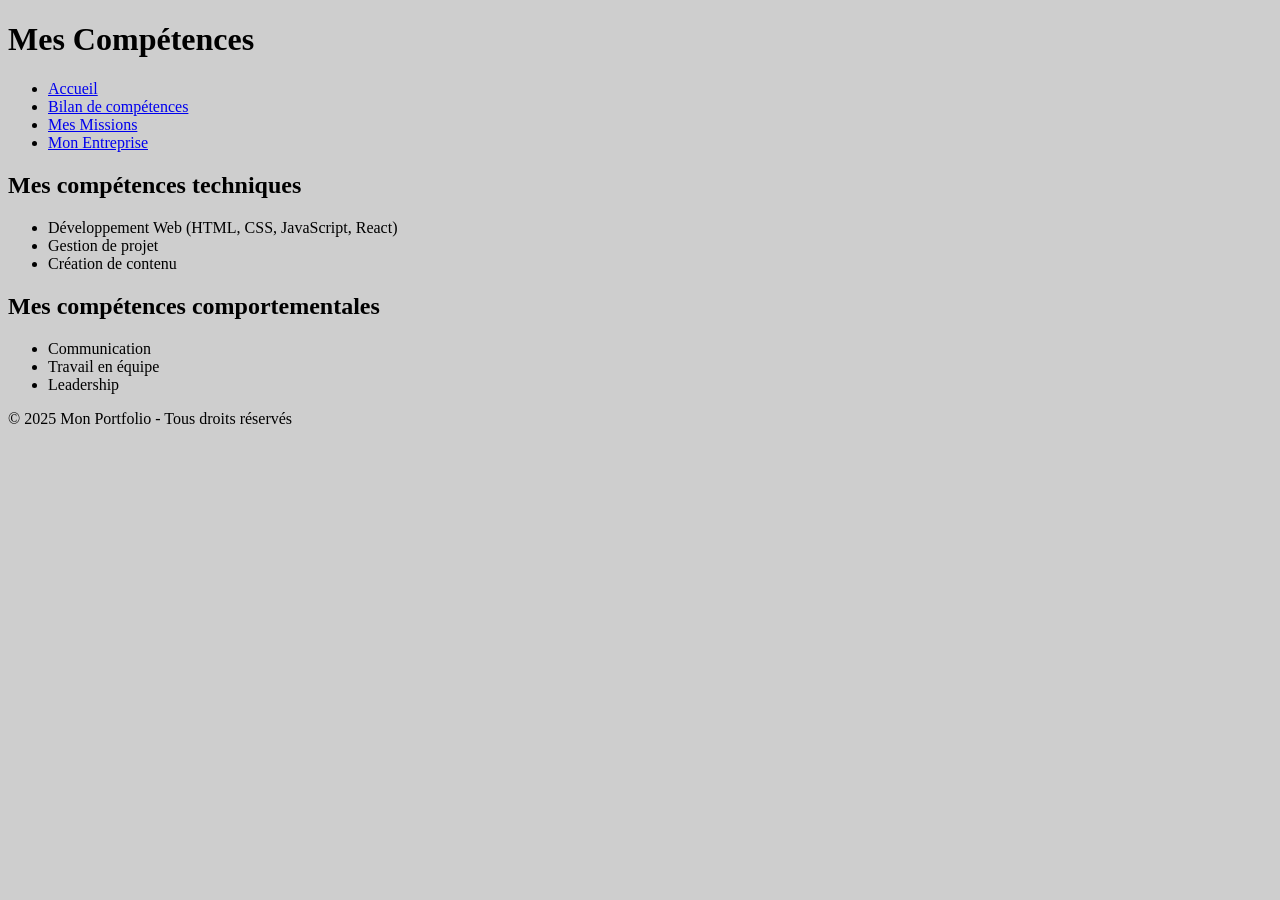
==== bilan.html @ c6c022ac "init" ====
<!DOCTYPE html>
<html lang="fr">
<head>
    <meta charset="UTF-8">
    <meta name="viewport" content="width=device-width, initial-scale=1.0">
    <title>Bilan de Compétences</title>
    <link rel="stylesheet" href="style.css">
</head>
<body>
    <header>
        <h1>Mes Compétences</h1>
        <nav>
            <ul>
                <li><a href="index.html">Accueil</a></li>
                <li><a href="bilan.html">Bilan de compétences</a></li>
                <li><a href="missions.html">Mes Missions</a></li>
                <li><a href="entreprise.html">Mon Entreprise</a></li>
            </ul>
        </nav>
    </header>

    <section>
        <h2>Mes compétences techniques</h2>
        <ul>
            <li>Développement Web (HTML, CSS, JavaScript, React)</li>
            <li>Gestion de projet</li>
            <li>Création de contenu</li>
        </ul>

        <h2>Mes compétences comportementales</h2>
        <ul>
            <li>Communication</li>
            <li>Travail en équipe</li>
            <li>Leadership</li>
        </ul>
    </section>

    <footer>
        <p>&copy; 2025 Mon Portfolio - Tous droits réservés</p>
    </footer>
</body>
</html>
---- style.css ----
body{
    background-color: RGB(206, 206, 206);
}
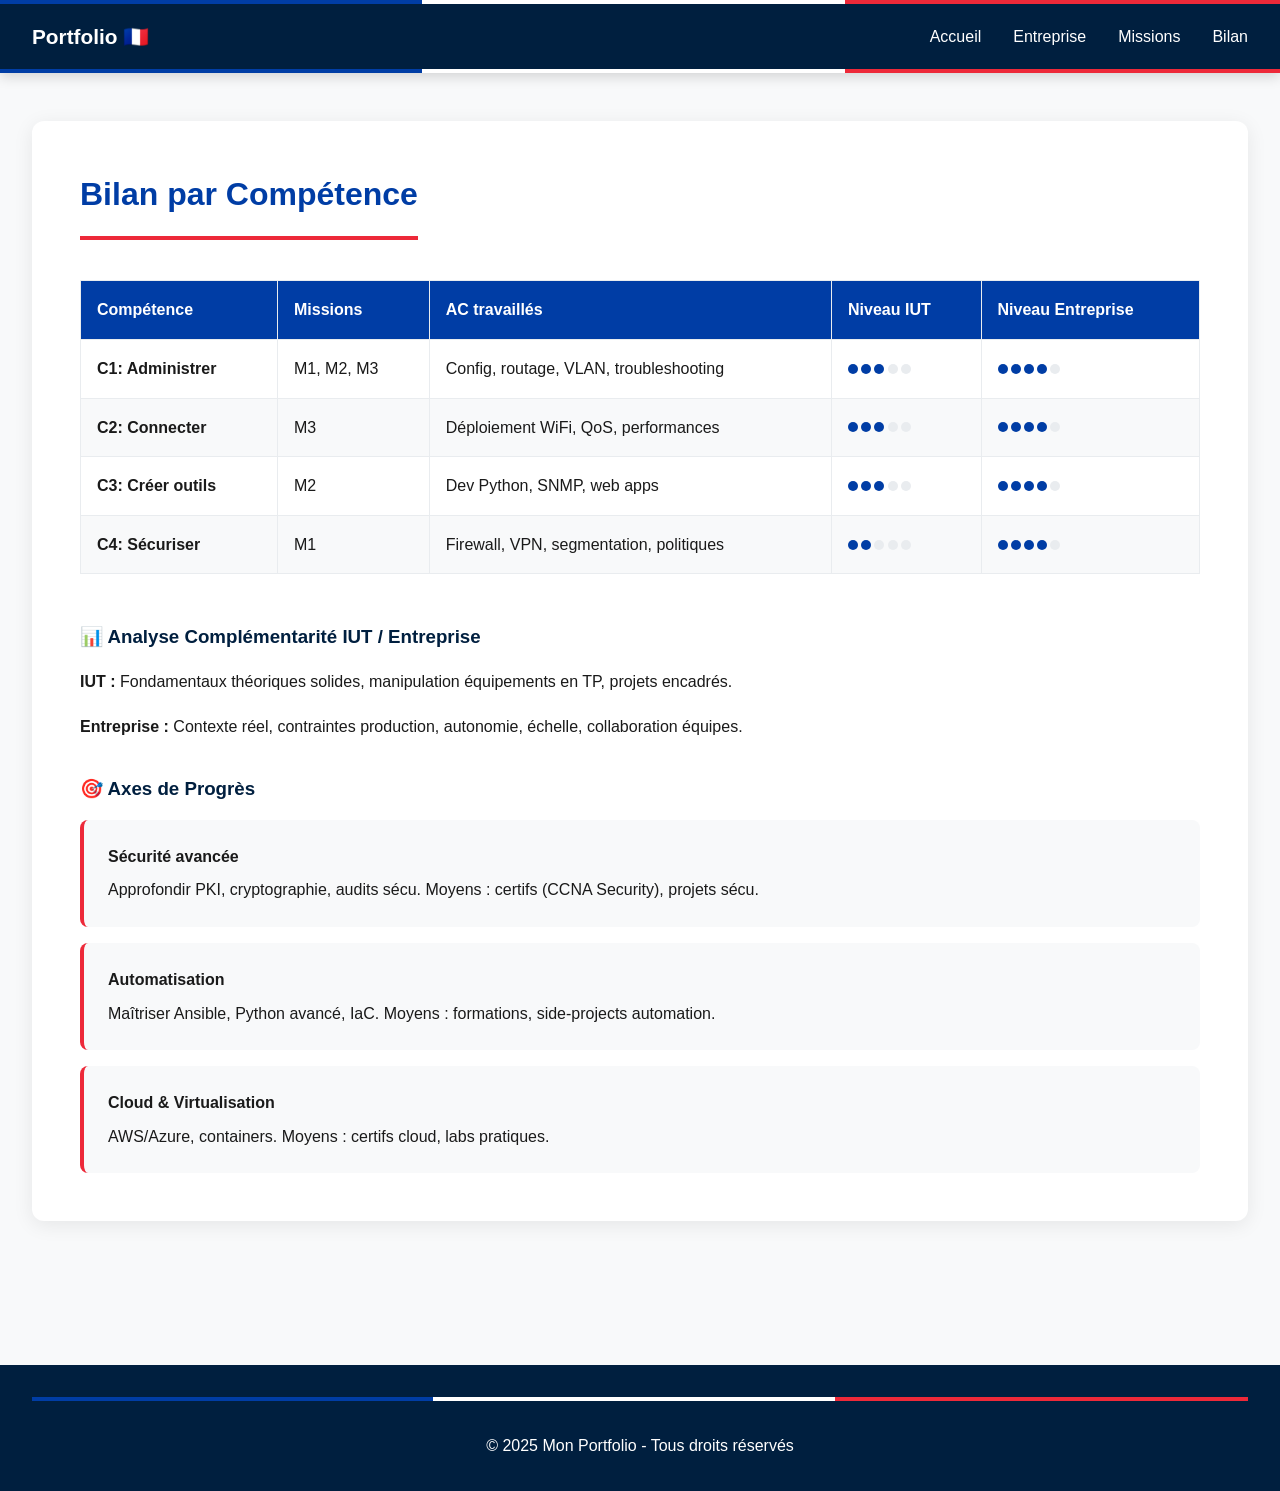
==== commit 2c68e121: "ADD: structure" ====
--- a/bilan.html
+++ b/bilan.html
@@ -4,37 +4,449 @@
     <meta charset="UTF-8">
     <meta name="viewport" content="width=device-width, initial-scale=1.0">
     <title>Bilan de Compétences</title>
-    <link rel="stylesheet" href="style.css">
+     <style>
+        * {
+            margin: 0;
+            padding: 0;
+            box-sizing: border-box;
+        }
+
+        :root {
+            --france-blue: #003DA5;
+            --france-red: #ED2939;
+            --navy: #001f3f;
+            --light: #f8f9fa;
+            --gray: #e9ecef;
+        }
+
+        body {
+            font-family: 'Segoe UI', sans-serif;
+            background: var(--light);
+            color: #1a1a1a;
+            line-height: 1.6;
+        }
+
+        header {
+            background: linear-gradient(to right, var(--france-blue) 33%, white 33%, white 66%, var(--france-red) 66%);
+            padding: 4px 0;
+            position: sticky;
+            top: 0;
+            z-index: 1000;
+            box-shadow: 0 4px 12px rgba(0,0,0,0.15);
+        }
+
+        nav {
+            background: var(--navy);
+            padding: 1rem 0;
+        }
+
+        .nav-container {
+            max-width: 1400px;
+            margin: 0 auto;
+            padding: 0 2rem;
+            display: flex;
+            justify-content: space-between;
+            align-items: center;
+        }
+
+        .logo {
+            font-size: 1.3rem;
+            font-weight: bold;
+            color: white;
+        }
+
+        .nav-links {
+            display: flex;
+            gap: 2rem;
+            list-style: none;
+        }
+
+        .nav-links a {
+            color: white;
+            text-decoration: none;
+            font-weight: 500;
+            transition: all 0.3s;
+            padding: 0.5rem 0;
+            position: relative;
+        }
+
+        .nav-links a::after {
+            content: '';
+            position: absolute;
+            bottom: 0;
+            left: 0;
+            width: 0;
+            height: 3px;
+            background: var(--france-red);
+            transition: width 0.3s;
+        }
+
+        .nav-links a:hover::after {
+            width: 100%;
+        }
+
+        .hero {
+            background: linear-gradient(135deg, var(--france-blue), var(--navy));
+            color: white;
+            padding: 4rem 2rem;
+        }
+
+        .hero-container {
+            max-width: 1200px;
+            margin: 0 auto;
+            display: grid;
+            grid-template-columns: 2fr 1fr;
+            gap: 3rem;
+            align-items: center;
+        }
+
+        .hero h1 {
+            font-size: 2.5rem;
+            margin-bottom: 1rem;
+        }
+
+        .subtitle {
+            font-size: 1.2rem;
+            color: var(--france-red);
+            font-weight: 600;
+            margin-bottom: 1rem;
+        }
+
+        .profile-photo {
+            width: 250px;
+            height: 250px;
+            border-radius: 50%;
+            background: white;
+            display: flex;
+            align-items: center;
+            justify-content: center;
+            font-size: 7rem;
+            box-shadow: 0 10px 40px rgba(0,0,0,0.3);
+            border: 5px solid white;
+            margin: 0 auto;
+        }
+
+        .container {
+            max-width: 1400px;
+            margin: 0 auto;
+            padding: 3rem 2rem;
+        }
+
+        .section {
+            background: white;
+            padding: 3rem;
+            border-radius: 12px;
+            box-shadow: 0 4px 20px rgba(0,0,0,0.08);
+            margin-bottom: 3rem;
+        }
+
+        .section-title {
+            font-size: 2rem;
+            color: var(--france-blue);
+            margin-bottom: 0.5rem;
+            padding-bottom: 1rem;
+            border-bottom: 4px solid var(--france-red);
+            display: inline-block;
+        }
+
+        .competences-grid {
+            display: grid;
+            grid-template-columns: repeat(auto-fit, minmax(300px, 1fr));
+            gap: 1.5rem;
+            margin-top: 2rem;
+        }
+
+        .competence-card {
+            background: var(--light);
+            padding: 1.5rem;
+            border-radius: 10px;
+            border-left: 5px solid var(--france-blue);
+        }
+
+        .competence-card h3 {
+            color: var(--navy);
+            margin-bottom: 0.5rem;
+            display: flex;
+            align-items: center;
+            gap: 0.5rem;
+        }
+
+        .comp-num {
+            background: var(--france-blue);
+            color: white;
+            width: 30px;
+            height: 30px;
+            border-radius: 50%;
+            display: flex;
+            align-items: center;
+            justify-content: center;
+            font-weight: bold;
+        }
+
+        .mission-card {
+            border: 2px solid var(--gray);
+            border-radius: 10px;
+            padding: 2rem;
+            margin-bottom: 2rem;
+            cursor: pointer;
+            transition: all 0.3s;
+        }
+
+        .mission-card:hover {
+            border-color: var(--france-blue);
+            box-shadow: 0 8px 25px rgba(0,61,165,0.1);
+        }
+
+        .mission-header {
+            display: flex;
+            justify-content: space-between;
+            align-items: start;
+            margin-bottom: 1rem;
+        }
+
+        .mission-title {
+            font-size: 1.4rem;
+            color: var(--france-blue);
+            font-weight: 600;
+        }
+
+        .mission-period {
+            background: var(--france-red);
+            color: white;
+            padding: 0.3rem 1rem;
+            border-radius: 20px;
+            font-size: 0.9rem;
+        }
+
+        .comp-badges {
+            display: flex;
+            gap: 0.5rem;
+            flex-wrap: wrap;
+            margin-top: 1rem;
+        }
+
+        .badge {
+            background: var(--light);
+            color: var(--france-blue);
+            padding: 0.3rem 0.8rem;
+            border-radius: 15px;
+            font-size: 0.85rem;
+            font-weight: 600;
+            border: 1px solid var(--gray);
+        }
+
+        .mission-detail {
+            display: none;
+            margin-top: 2rem;
+            padding-top: 2rem;
+            border-top: 2px solid var(--gray);
+        }
+
+        .mission-detail.active {
+            display: block;
+        }
+
+        .detail-section {
+            margin-bottom: 2rem;
+        }
+
+        .detail-section h4 {
+            color: var(--navy);
+            margin-bottom: 1rem;
+            font-size: 1.1rem;
+        }
+
+        .detail-section ul {
+            list-style: none;
+            padding-left: 1rem;
+        }
+
+        .detail-section li {
+            margin-bottom: 0.5rem;
+            padding-left: 1rem;
+            position: relative;
+        }
+
+        .detail-section li::before {
+            content: '▸';
+            color: var(--france-red);
+            position: absolute;
+            left: 0;
+        }
+
+        .bilan-table {
+            width: 100%;
+            border-collapse: collapse;
+            margin: 2rem 0;
+        }
+
+        .bilan-table th,
+        .bilan-table td {
+            padding: 1rem;
+            text-align: left;
+            border: 1px solid var(--gray);
+        }
+
+        .bilan-table th {
+            background: var(--france-blue);
+            color: white;
+            font-weight: 600;
+        }
+
+        .bilan-table tr:nth-child(even) {
+            background: var(--light);
+        }
+
+        .niveau {
+            display: flex;
+            gap: 0.2rem;
+        }
+
+        .dot {
+            width: 10px;
+            height: 10px;
+            border-radius: 50%;
+            background: var(--gray);
+        }
+
+        .dot.filled {
+            background: var(--france-blue);
+        }
+
+        .info-grid {
+            display: grid;
+            grid-template-columns: 1fr 1fr;
+            gap: 2rem;
+            margin-top: 2rem;
+        }
+
+        .info-card {
+            background: var(--light);
+            padding: 1.5rem;
+            border-radius: 8px;
+        }
+
+        .info-card h3 {
+            color: var(--navy);
+            margin-bottom: 1rem;
+        }
+
+        footer {
+            background: var(--navy);
+            color: white;
+            text-align: center;
+            padding: 2rem;
+            margin-top: 3rem;
+        }
+
+        footer::before {
+            content: '';
+            display: block;
+            height: 4px;
+            background: linear-gradient(to right, var(--france-blue) 33%, white 33%, white 66%, var(--france-red) 66%);
+            margin-bottom: 2rem;
+        }
+
+        @media (max-width: 968px) {
+            .hero-container {
+                grid-template-columns: 1fr;
+            }
+            .info-grid {
+                grid-template-columns: 1fr;
+            }
+            .mission-header {
+                flex-direction: column;
+                gap: 1rem;
+            }
+        }
+    </style>
 </head>
 <body>
     <header>
-        <h1>Mes Compétences</h1>
         <nav>
-            <ul>
-                <li><a href="index.html">Accueil</a></li>
-                <li><a href="bilan.html">Bilan de compétences</a></li>
-                <li><a href="missions.html">Mes Missions</a></li>
-                <li><a href="entreprise.html">Mon Entreprise</a></li>
-            </ul>
+            <div class="nav-container">
+                <div class="logo">Portfolio  🇫🇷</div>
+                <ul class="nav-links">
+                    <li><a href="index.html">Accueil</a></li>
+                    <li><a href="entreprise.html">Entreprise</a></li>
+                    <li><a href="missions.html">Missions</a></li>
+                    <li><a href="bilan.html">Bilan</a></li>
+                </ul>
+            </div>
         </nav>
     </header>
-
-    <section>
-        <h2>Mes compétences techniques</h2>
-        <ul>
-            <li>Développement Web (HTML, CSS, JavaScript, React)</li>
-            <li>Gestion de projet</li>
-            <li>Création de contenu</li>
-        </ul>
-
-        <h2>Mes compétences comportementales</h2>
-        <ul>
-            <li>Communication</li>
-            <li>Travail en équipe</li>
-            <li>Leadership</li>
-        </ul>
-    </section>
-
+    <div class="container">
+
+        <section id="bilan" class="section">
+            <h2 class="section-title">Bilan par Compétence</h2>
+            
+            <table class="bilan-table">
+                <thead>
+                    <tr>
+                        <th>Compétence</th>
+                        <th>Missions</th>
+                        <th>AC travaillés</th>
+                        <th>Niveau IUT</th>
+                        <th>Niveau Entreprise</th>
+                    </tr>
+                </thead>
+                <tbody>
+                    <tr>
+                        <td><strong>C1: Administrer</strong></td>
+                        <td>M1, M2, M3</td>
+                        <td>Config, routage, VLAN, troubleshooting</td>
+                        <td><div class="niveau"><span class="dot filled"></span><span class="dot filled"></span><span class="dot filled"></span><span class="dot"></span><span class="dot"></span></div></td>
+                        <td><div class="niveau"><span class="dot filled"></span><span class="dot filled"></span><span class="dot filled"></span><span class="dot filled"></span><span class="dot"></span></div></td>
+                    </tr>
+                    <tr>
+                        <td><strong>C2: Connecter</strong></td>
+                        <td>M3</td>
+                        <td>Déploiement WiFi, QoS, performances</td>
+                        <td><div class="niveau"><span class="dot filled"></span><span class="dot filled"></span><span class="dot filled"></span><span class="dot"></span><span class="dot"></span></div></td>
+                        <td><div class="niveau"><span class="dot filled"></span><span class="dot filled"></span><span class="dot filled"></span><span class="dot filled"></span><span class="dot"></span></div></td>
+                    </tr>
+                    <tr>
+                        <td><strong>C3: Créer outils</strong></td>
+                        <td>M2</td>
+                        <td>Dev Python, SNMP, web apps</td>
+                        <td><div class="niveau"><span class="dot filled"></span><span class="dot filled"></span><span class="dot filled"></span><span class="dot"></span><span class="dot"></span></div></td>
+                        <td><div class="niveau"><span class="dot filled"></span><span class="dot filled"></span><span class="dot filled"></span><span class="dot filled"></span><span class="dot"></span></div></td>
+                    </tr>
+                    <tr>
+                        <td><strong>C4: Sécuriser</strong></td>
+                        <td>M1</td>
+                        <td>Firewall, VPN, segmentation, politiques</td>
+                        <td><div class="niveau"><span class="dot filled"></span><span class="dot filled"></span><span class="dot"></span><span class="dot"></span><span class="dot"></span></div></td>
+                        <td><div class="niveau"><span class="dot filled"></span><span class="dot filled"></span><span class="dot filled"></span><span class="dot filled"></span><span class="dot"></span></div></td>
+                    </tr>
+                </tbody>
+            </table>
+
+            <div style="margin-top: 3rem;">
+                <h3 style="color: var(--navy); margin-bottom: 1rem;">📊 Analyse Complémentarité IUT / Entreprise</h3>
+                <p style="line-height: 1.8; margin-bottom: 1rem;">
+                    <strong>IUT :</strong> Fondamentaux théoriques solides, manipulation équipements en TP, projets encadrés.
+                </p>
+                <p style="line-height: 1.8; margin-bottom: 2rem;">
+                    <strong>Entreprise :</strong> Contexte réel, contraintes production, autonomie, échelle, collaboration équipes.
+                </p>
+
+                <h3 style="color: var(--navy); margin-bottom: 1rem;">🎯 Axes de Progrès</h3>
+                <div style="background: var(--light); padding: 1.5rem; border-radius: 8px; margin-bottom: 1rem; border-left: 4px solid var(--france-red);">
+                    <h4 style="margin-bottom: 0.5rem;">Sécurité avancée</h4>
+                    <p>Approfondir PKI, cryptographie, audits sécu. Moyens : certifs (CCNA Security), projets sécu.</p>
+                </div>
+                <div style="background: var(--light); padding: 1.5rem; border-radius: 8px; margin-bottom: 1rem; border-left: 4px solid var(--france-red);">
+                    <h4 style="margin-bottom: 0.5rem;">Automatisation</h4>
+                    <p>Maîtriser Ansible, Python avancé, IaC. Moyens : formations, side-projects automation.</p>
+                </div>
+                <div style="background: var(--light); padding: 1.5rem; border-radius: 8px; border-left: 4px solid var(--france-red);">
+                    <h4 style="margin-bottom: 0.5rem;">Cloud & Virtualisation</h4>
+                    <p>AWS/Azure, containers. Moyens : certifs cloud, labs pratiques.</p>
+                </div>
+            </div>
+        </section>
+    </div>
     <footer>
         <p>&copy; 2025 Mon Portfolio - Tous droits réservés</p>
     </footer>
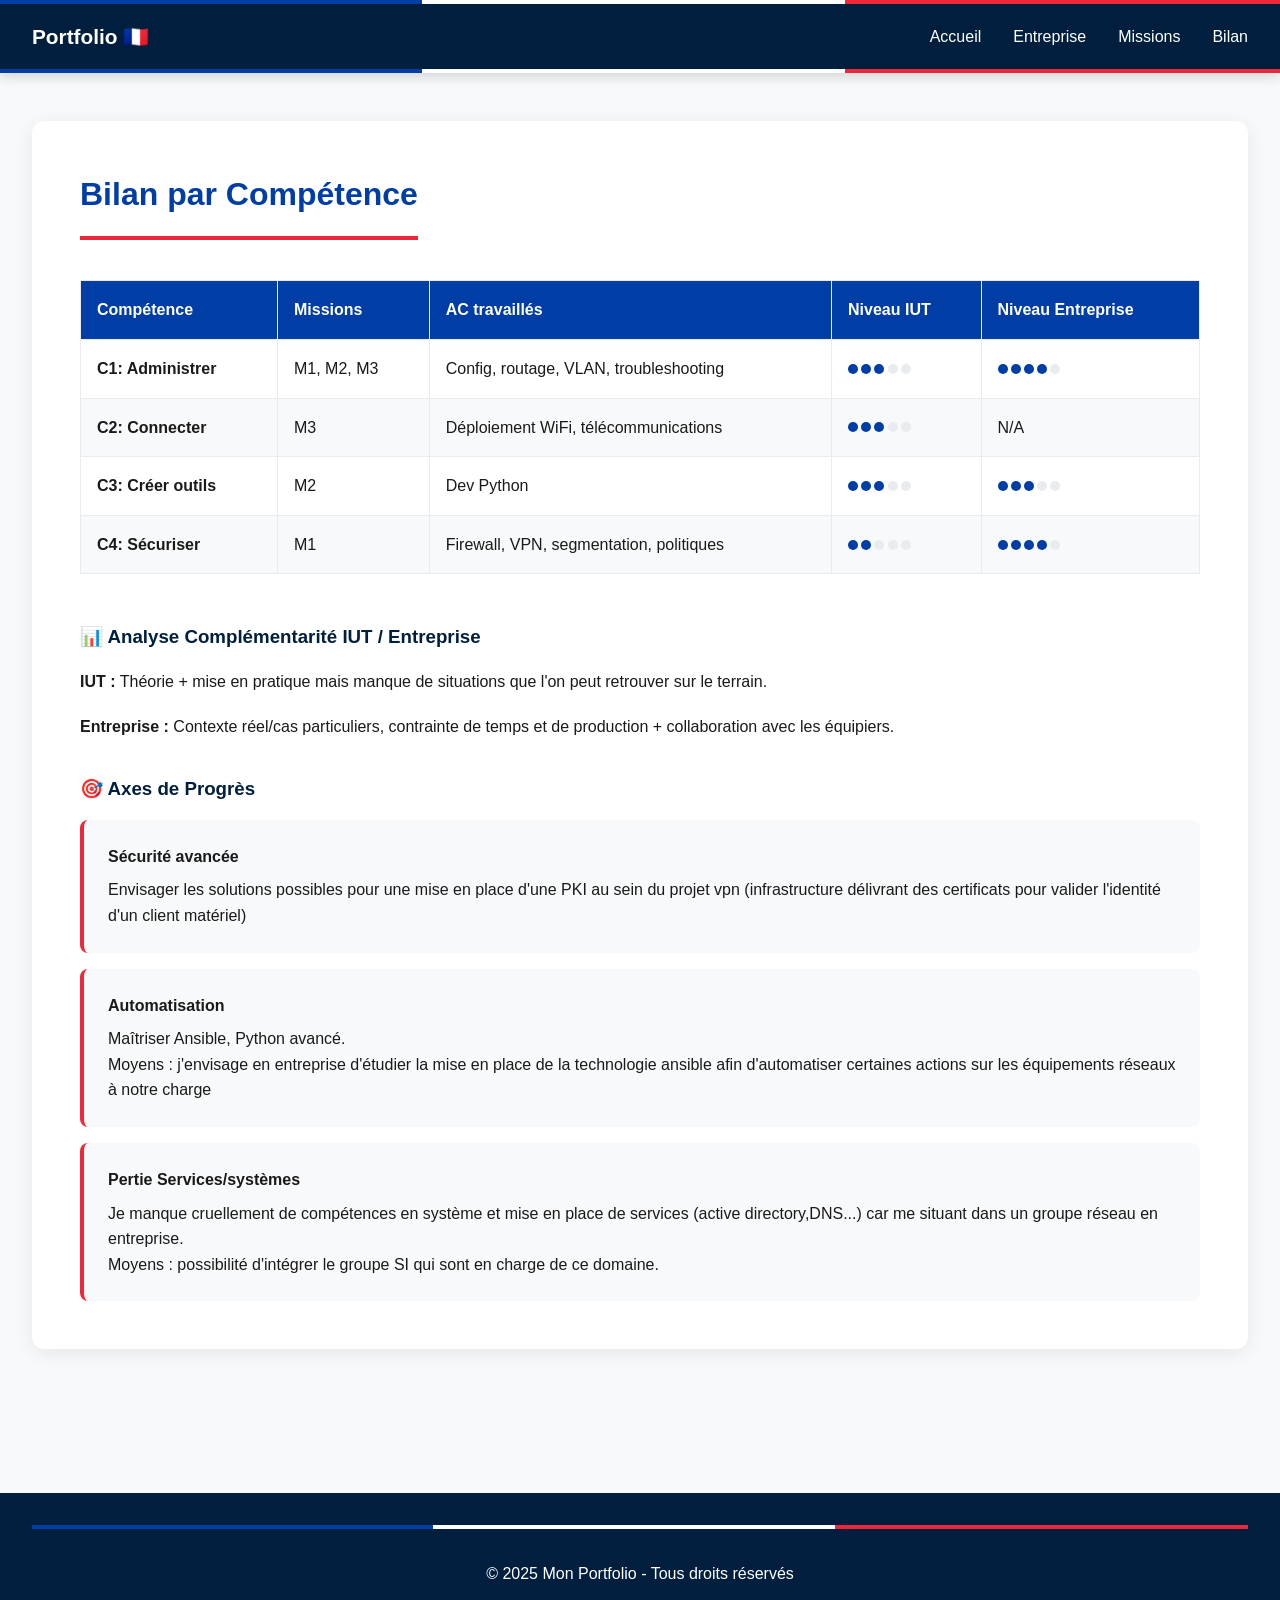
==== commit 8f28dcb5: "add bilan" ====
--- a/bilan.html
+++ b/bilan.html
@@ -3,7 +3,7 @@
 <head>
     <meta charset="UTF-8">
     <meta name="viewport" content="width=device-width, initial-scale=1.0">
-    <title>Bilan de Compétences</title>
+    <title>Portfolio BUT RT - Alternance</title>
      <style>
         * {
             margin: 0;
@@ -401,16 +401,16 @@
                     <tr>
                         <td><strong>C2: Connecter</strong></td>
                         <td>M3</td>
-                        <td>Déploiement WiFi, QoS, performances</td>
+                        <td>Déploiement WiFi, télécommunications</td>
                         <td><div class="niveau"><span class="dot filled"></span><span class="dot filled"></span><span class="dot filled"></span><span class="dot"></span><span class="dot"></span></div></td>
-                        <td><div class="niveau"><span class="dot filled"></span><span class="dot filled"></span><span class="dot filled"></span><span class="dot filled"></span><span class="dot"></span></div></td>
+                        <td><div class="niveau">N/A</div></td>
                     </tr>
                     <tr>
                         <td><strong>C3: Créer outils</strong></td>
                         <td>M2</td>
-                        <td>Dev Python, SNMP, web apps</td>
+                        <td>Dev Python</td>
                         <td><div class="niveau"><span class="dot filled"></span><span class="dot filled"></span><span class="dot filled"></span><span class="dot"></span><span class="dot"></span></div></td>
-                        <td><div class="niveau"><span class="dot filled"></span><span class="dot filled"></span><span class="dot filled"></span><span class="dot filled"></span><span class="dot"></span></div></td>
+                        <td><div class="niveau"><span class="dot filled"></span><span class="dot filled"></span><span class="dot filled"></span><span class="dot "></span><span class="dot"></span></div></td>
                     </tr>
                     <tr>
                         <td><strong>C4: Sécuriser</strong></td>
@@ -425,24 +425,24 @@
             <div style="margin-top: 3rem;">
                 <h3 style="color: var(--navy); margin-bottom: 1rem;">📊 Analyse Complémentarité IUT / Entreprise</h3>
                 <p style="line-height: 1.8; margin-bottom: 1rem;">
-                    <strong>IUT :</strong> Fondamentaux théoriques solides, manipulation équipements en TP, projets encadrés.
+                    <strong>IUT :</strong> Théorie + mise en pratique mais manque de situations que l'on peut retrouver sur le terrain.
                 </p>
                 <p style="line-height: 1.8; margin-bottom: 2rem;">
-                    <strong>Entreprise :</strong> Contexte réel, contraintes production, autonomie, échelle, collaboration équipes.
+                    <strong>Entreprise :</strong> Contexte réel/cas particuliers, contrainte de temps et de production + collaboration avec les équipiers.
                 </p>
 
                 <h3 style="color: var(--navy); margin-bottom: 1rem;">🎯 Axes de Progrès</h3>
                 <div style="background: var(--light); padding: 1.5rem; border-radius: 8px; margin-bottom: 1rem; border-left: 4px solid var(--france-red);">
                     <h4 style="margin-bottom: 0.5rem;">Sécurité avancée</h4>
-                    <p>Approfondir PKI, cryptographie, audits sécu. Moyens : certifs (CCNA Security), projets sécu.</p>
+                    <p> Envisager les solutions possibles pour une mise en place d'une PKI au sein du projet vpn (infrastructure délivrant des certificats pour valider l'identité d'un client matériel)</p>
                 </div>
                 <div style="background: var(--light); padding: 1.5rem; border-radius: 8px; margin-bottom: 1rem; border-left: 4px solid var(--france-red);">
                     <h4 style="margin-bottom: 0.5rem;">Automatisation</h4>
-                    <p>Maîtriser Ansible, Python avancé, IaC. Moyens : formations, side-projects automation.</p>
+                    <p>Maîtriser Ansible, Python avancé. <br><span>Moyens :</span> j'envisage en entreprise d'étudier la mise en place de la technologie ansible afin d'automatiser certaines actions sur les équipements réseaux à notre charge</p>
                 </div>
                 <div style="background: var(--light); padding: 1.5rem; border-radius: 8px; border-left: 4px solid var(--france-red);">
-                    <h4 style="margin-bottom: 0.5rem;">Cloud & Virtualisation</h4>
-                    <p>AWS/Azure, containers. Moyens : certifs cloud, labs pratiques.</p>
+                    <h4 style="margin-bottom: 0.5rem;">Pertie Services/systèmes</h4>
+                    <p>Je manque cruellement de compétences en système et mise en place de services (active directory,DNS...) car me situant dans un groupe réseau en entreprise. <br> Moyens : possibilité d'intégrer le groupe SI qui sont en charge de ce domaine. </p>
                 </div>
             </div>
         </section>
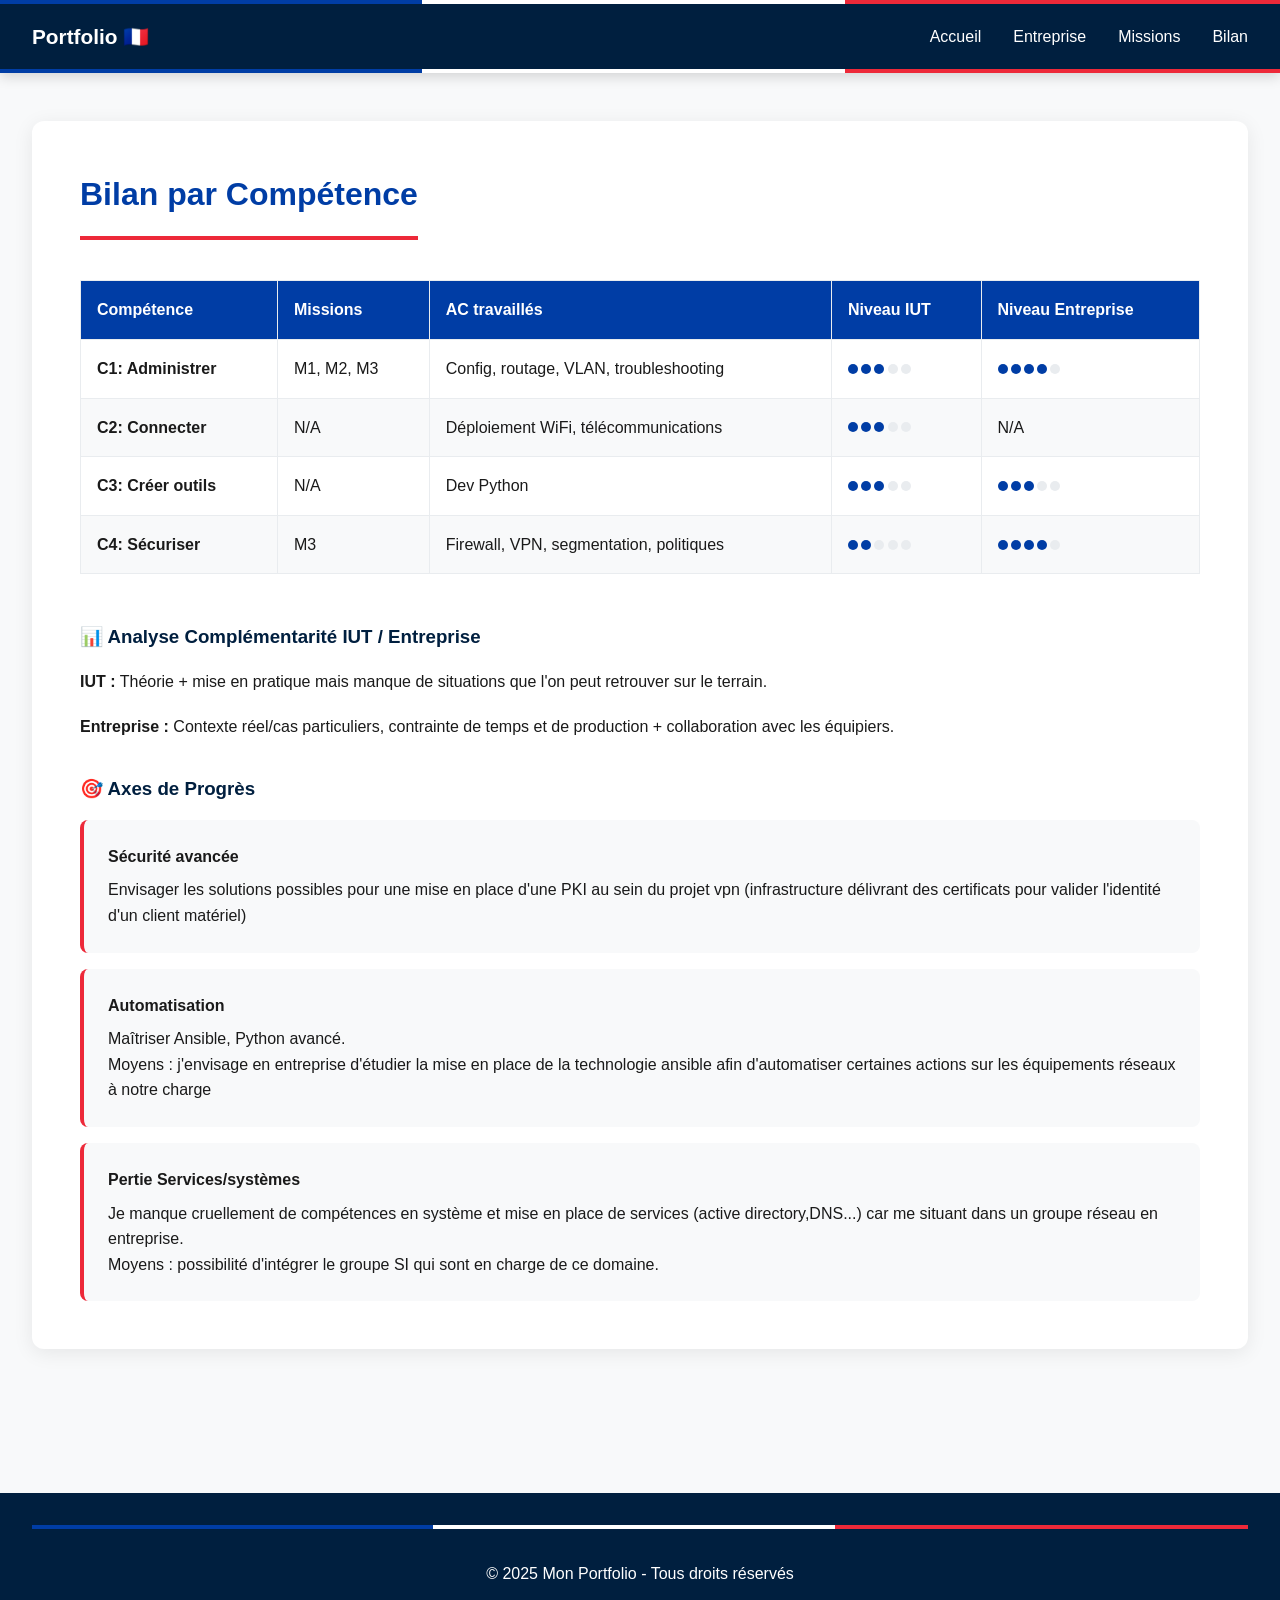
==== commit b7a1cbcc: "add_missions" ====
--- a/bilan.html
+++ b/bilan.html
@@ -400,21 +400,21 @@
                     </tr>
                     <tr>
                         <td><strong>C2: Connecter</strong></td>
-                        <td>M3</td>
+                        <td>N/A</td>
                         <td>Déploiement WiFi, télécommunications</td>
                         <td><div class="niveau"><span class="dot filled"></span><span class="dot filled"></span><span class="dot filled"></span><span class="dot"></span><span class="dot"></span></div></td>
                         <td><div class="niveau">N/A</div></td>
                     </tr>
                     <tr>
                         <td><strong>C3: Créer outils</strong></td>
-                        <td>M2</td>
+                        <td>N/A</td>
                         <td>Dev Python</td>
                         <td><div class="niveau"><span class="dot filled"></span><span class="dot filled"></span><span class="dot filled"></span><span class="dot"></span><span class="dot"></span></div></td>
                         <td><div class="niveau"><span class="dot filled"></span><span class="dot filled"></span><span class="dot filled"></span><span class="dot "></span><span class="dot"></span></div></td>
                     </tr>
                     <tr>
                         <td><strong>C4: Sécuriser</strong></td>
-                        <td>M1</td>
+                        <td>M3</td>
                         <td>Firewall, VPN, segmentation, politiques</td>
                         <td><div class="niveau"><span class="dot filled"></span><span class="dot filled"></span><span class="dot"></span><span class="dot"></span><span class="dot"></span></div></td>
                         <td><div class="niveau"><span class="dot filled"></span><span class="dot filled"></span><span class="dot filled"></span><span class="dot filled"></span><span class="dot"></span></div></td>
